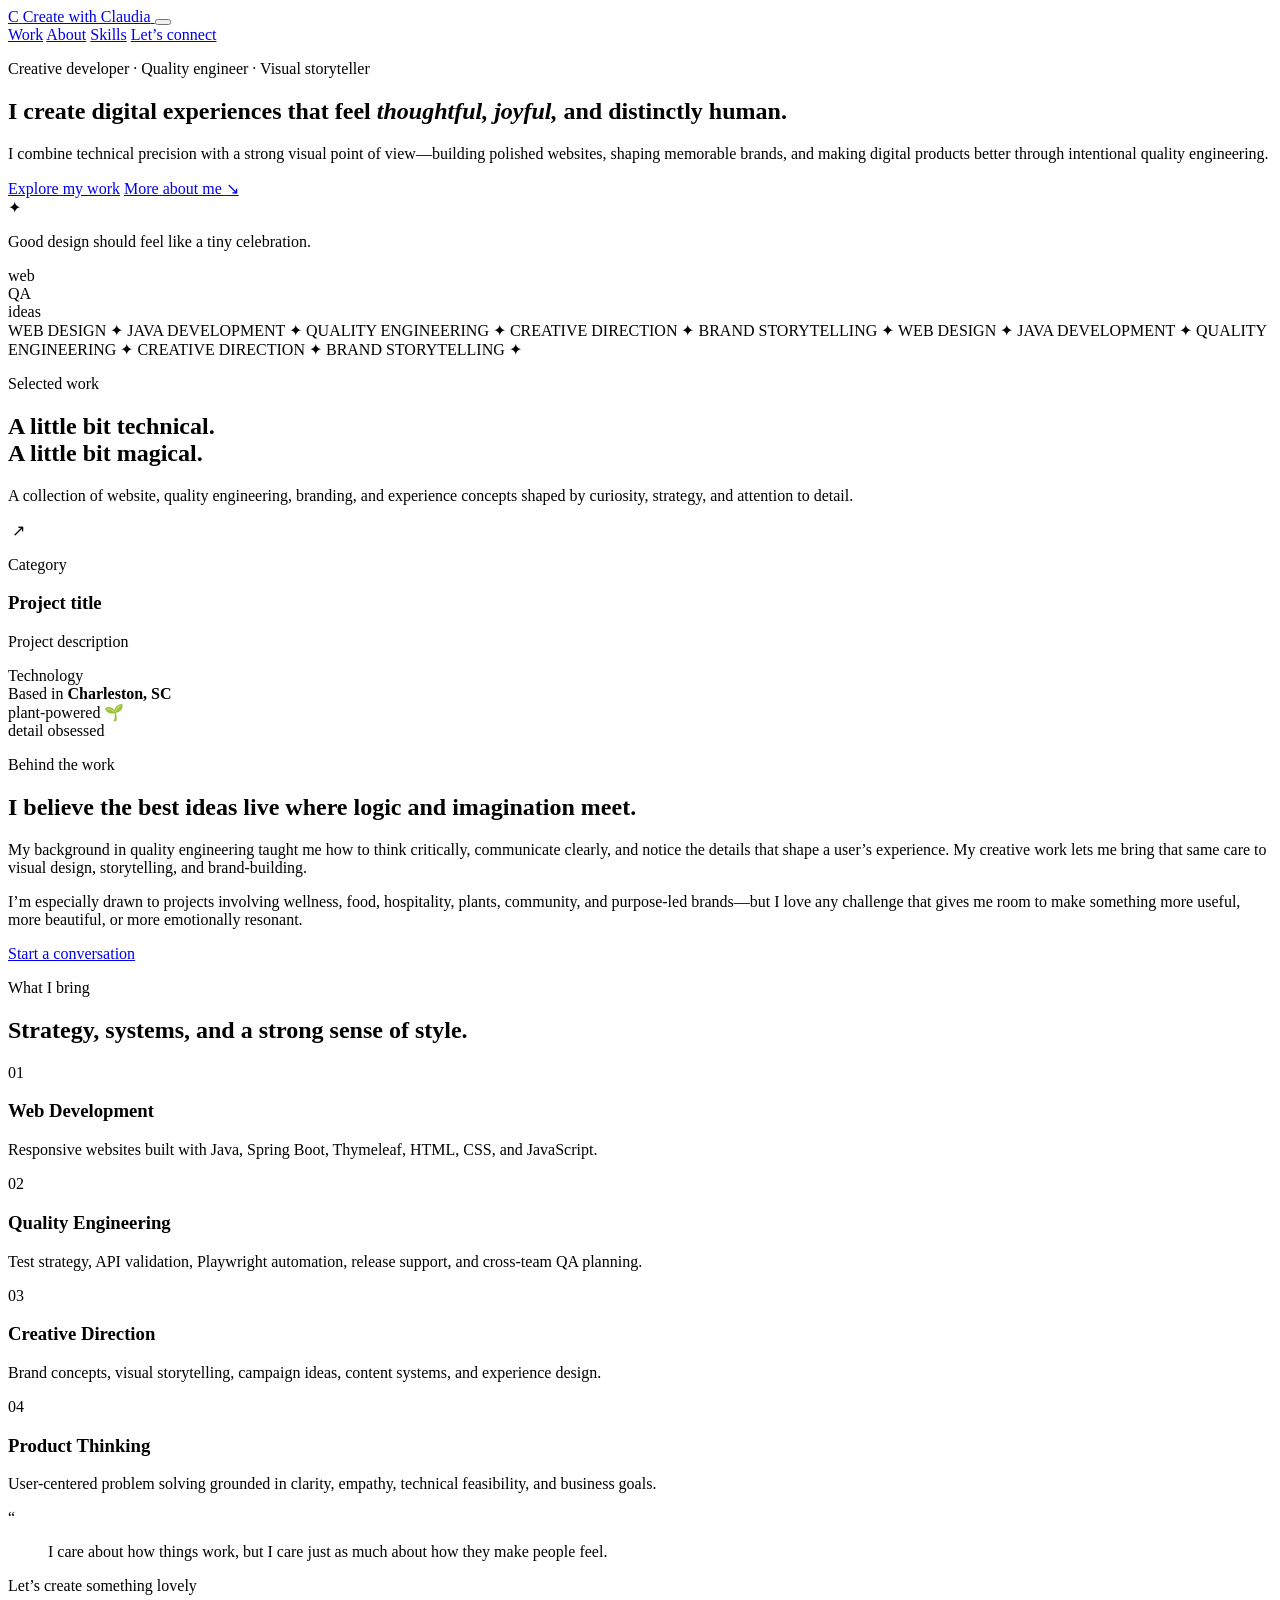
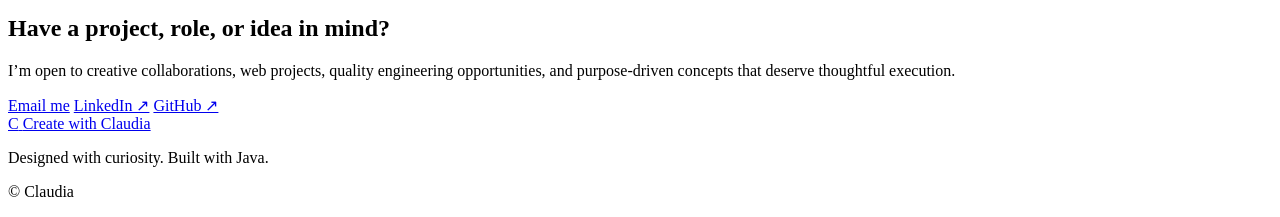
==== claudia-creative-portfolio/src/main/resources/templates/index.html @ 8a22d0fb "Updates" ====
<!DOCTYPE html>
<html lang="en" xmlns:th="http://www.thymeleaf.org">
<head>
    <meta charset="UTF-8">
    <meta name="viewport" content="width=device-width, initial-scale=1.0">
    <meta name="description" content="Claudia's portfolio featuring web design, quality engineering, branding, and creative direction.">
    <title>Claudia — Creative Developer & Quality Engineer</title>
    <link rel="preconnect" href="https://fonts.googleapis.com">
    <link rel="preconnect" href="https://fonts.gstatic.com" crossorigin>
    <link href="https://fonts.googleapis.com/css2?family=DM+Sans:wght@400;500;600;700&family=Fraunces:opsz,wght@9..144,600;9..144,700&display=swap" rel="stylesheet">
    <link rel="stylesheet" th:href="@{/css/style.css}">
</head>
<body>
<div class="page-shell">
    <header class="site-header">
        <a class="brand" href="#top" aria-label="Claudia home">
            <span class="brand-mark">C</span>
            <span>Create with Claudia</span>
        </a>

        <button class="menu-toggle" aria-label="Toggle navigation" aria-expanded="false">
            <span></span><span></span>
        </button>

        <nav class="site-nav" aria-label="Primary navigation">
            <a href="#work">Work</a>
            <a href="#about">About</a>
            <a href="#skills">Skills</a>
            <a class="nav-cta" href="#contact">Let’s connect</a>
        </nav>
    </header>

    <main id="top">
        <section class="hero section">
            <div class="hero-copy reveal">
                <p class="eyebrow">Creative developer · Quality engineer · Visual storyteller</p>
                <h1>I create digital experiences that feel <em>thoughtful, joyful,</em> and distinctly human.</h1>
                <p class="hero-description">
                    I combine technical precision with a strong visual point of view—building polished websites,
                    shaping memorable brands, and making digital products better through intentional quality engineering.
                </p>
                <div class="hero-actions">
                    <a class="button button-primary" href="#work">Explore my work</a>
                    <a class="text-link" href="#about">More about me <span aria-hidden="true">↘</span></a>
                </div>
            </div>

            <div class="hero-art reveal" aria-label="Abstract portfolio artwork">
                <div class="art-card card-main">
                    <span class="sparkle">✦</span>
                    <p>Good design should feel like a tiny celebration.</p>
                </div>
                <div class="art-card card-small card-pink">web</div>
                <div class="art-card card-small card-yellow">QA</div>
                <div class="art-card card-small card-green">ideas</div>
                <div class="orbit orbit-one"></div>
                <div class="orbit orbit-two"></div>
            </div>
        </section>

        <section class="marquee" aria-label="Areas of expertise">
            <div class="marquee-track">
                <span>WEB DESIGN ✦ JAVA DEVELOPMENT ✦ QUALITY ENGINEERING ✦ CREATIVE DIRECTION ✦ BRAND STORYTELLING ✦</span>
                <span aria-hidden="true">WEB DESIGN ✦ JAVA DEVELOPMENT ✦ QUALITY ENGINEERING ✦ CREATIVE DIRECTION ✦ BRAND STORYTELLING ✦</span>
            </div>
        </section>

        <section id="work" class="section work-section">
            <div class="section-heading reveal">
                <div>
                    <p class="eyebrow">Selected work</p>
                    <h2>A little bit technical.<br>A little bit magical.</h2>
                </div>
                <p>
                    A collection of website, quality engineering, branding, and experience concepts shaped by curiosity,
                    strategy, and attention to detail.
                </p>
            </div>

            <div class="project-grid">
                <article class="project-card reveal" th:each="project : ${projects}" th:classappend="${project.featured} ? ' featured' : ''">
                    <a th:href="${project.link}" class="project-image">
                        <img th:src="${project.image}" th:alt="${project.title}">
                        <span class="project-arrow" aria-hidden="true">↗</span>
                    </a>
                    <div class="project-content">
                        <p class="project-category" th:text="${project.category}">Category</p>
                        <h3 th:text="${project.title}">Project title</h3>
                        <p th:text="${project.description}">Project description</p>
                        <span class="project-tech" th:text="${project.technology}">Technology</span>
                    </div>
                </article>
            </div>
        </section>

        <section id="about" class="section about-section">
            <div class="about-visual reveal">
                <div class="portrait-placeholder">
                    <div class="portrait-copy">
                        <span>Based in</span>
                        <strong>Charleston, SC</strong>
                    </div>
                </div>
                <div class="sticker sticker-one">plant-powered 🌱</div>
                <div class="sticker sticker-two">detail obsessed</div>
            </div>

            <div class="about-copy reveal">
                <p class="eyebrow">Behind the work</p>
                <h2>I believe the best ideas live where logic and imagination meet.</h2>
                <p>
                    My background in quality engineering taught me how to think critically, communicate clearly, and
                    notice the details that shape a user’s experience. My creative work lets me bring that same care
                    to visual design, storytelling, and brand-building.
                </p>
                <p>
                    I’m especially drawn to projects involving wellness, food, hospitality, plants, community, and
                    purpose-led brands—but I love any challenge that gives me room to make something more useful,
                    more beautiful, or more emotionally resonant.
                </p>
                <a class="button button-secondary" href="#contact">Start a conversation</a>
            </div>
        </section>

        <section id="skills" class="section skills-section">
            <div class="section-heading reveal">
                <div>
                    <p class="eyebrow">What I bring</p>
                    <h2>Strategy, systems, and a strong sense of style.</h2>
                </div>
            </div>

            <div class="skills-grid">
                <article class="skill-card reveal">
                    <span class="skill-number">01</span>
                    <h3>Web Development</h3>
                    <p>Responsive websites built with Java, Spring Boot, Thymeleaf, HTML, CSS, and JavaScript.</p>
                </article>
                <article class="skill-card reveal">
                    <span class="skill-number">02</span>
                    <h3>Quality Engineering</h3>
                    <p>Test strategy, API validation, Playwright automation, release support, and cross-team QA planning.</p>
                </article>
                <article class="skill-card reveal">
                    <span class="skill-number">03</span>
                    <h3>Creative Direction</h3>
                    <p>Brand concepts, visual storytelling, campaign ideas, content systems, and experience design.</p>
                </article>
                <article class="skill-card reveal">
                    <span class="skill-number">04</span>
                    <h3>Product Thinking</h3>
                    <p>User-centered problem solving grounded in clarity, empathy, technical feasibility, and business goals.</p>
                </article>
            </div>
        </section>

        <section class="quote-section section reveal">
            <div class="quote-mark">“</div>
            <blockquote>
                I care about how things work, but I care just as much about how they make people feel.
            </blockquote>
        </section>

        <section id="contact" class="section contact-section">
            <div class="contact-card reveal">
                <p class="eyebrow">Let’s create something lovely</p>
                <h2>Have a project, role, or idea in mind?</h2>
                <p>
                    I’m open to creative collaborations, web projects, quality engineering opportunities, and
                    purpose-driven concepts that deserve thoughtful execution.
                </p>
                <div class="contact-actions">
                    <a class="button button-primary" href="mailto:claudiaschrader1095@gmail.com">Email me</a>
                    <a class="text-link" href="https://www.google.com/url?sa=t&source=web&rct=j&opi=89978449&url=https://www.linkedin.com/in/claudia-schrader&ved=2ahUKEwjKh9Pg5uuVAxUx5ckDHWeXJr0QFnoECA4QAQ&usg=AOvVaw2Oaxa5T6rUPirSAI4eppeE" target="_blank" rel="noreferrer">LinkedIn ↗</a>
                    <a class="text-link" href="https://github.com/claudiaschrader1095" target="_blank" rel="noreferrer">GitHub ↗</a>
                </div>
            </div>
        </section>
    </main>

    <footer>
        <a class="brand" href="#top">
            <span class="brand-mark">C</span>
            <span>Create with Claudia</span>
        </a>
        <p>Designed with curiosity. Built with Java.</p>
        <p>© <span id="year"></span> Claudia</p>
    </footer>
</div>

<script th:src="@{/js/script.js}"></script>
</body>
</html>
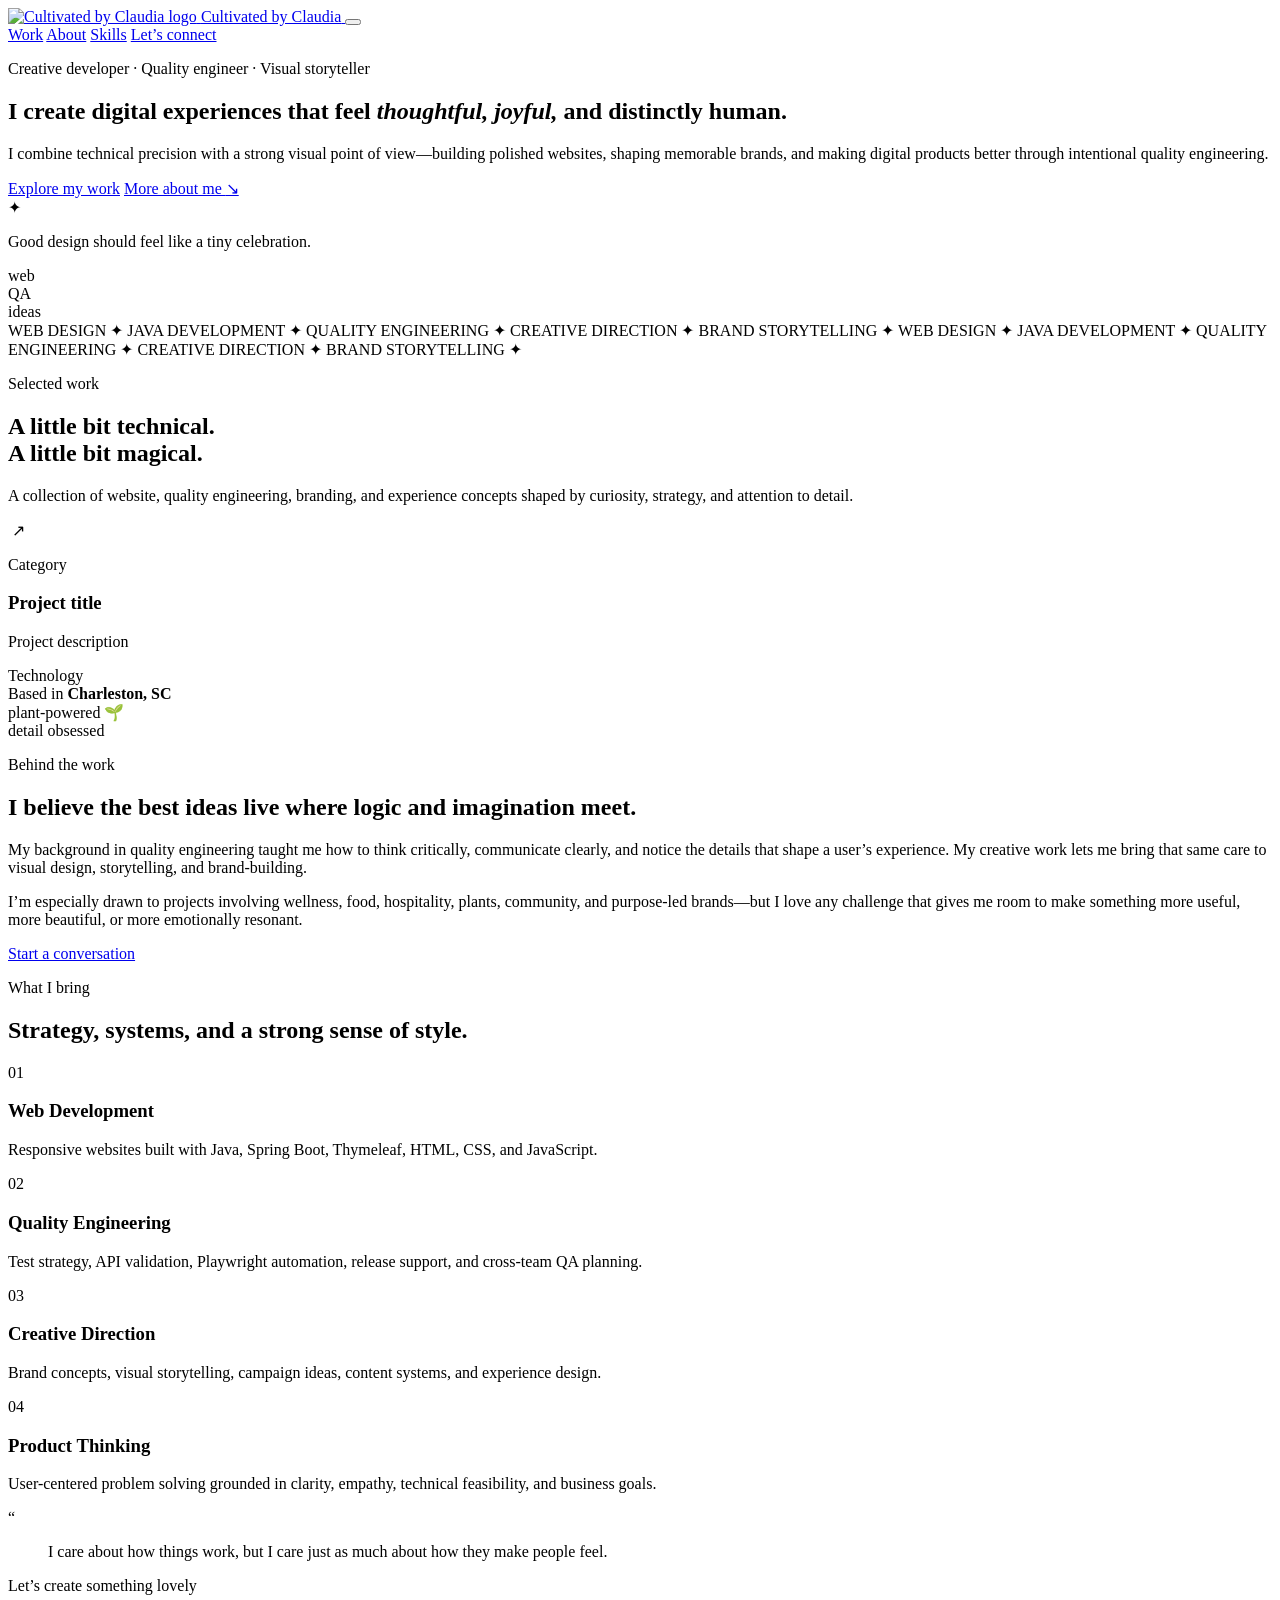
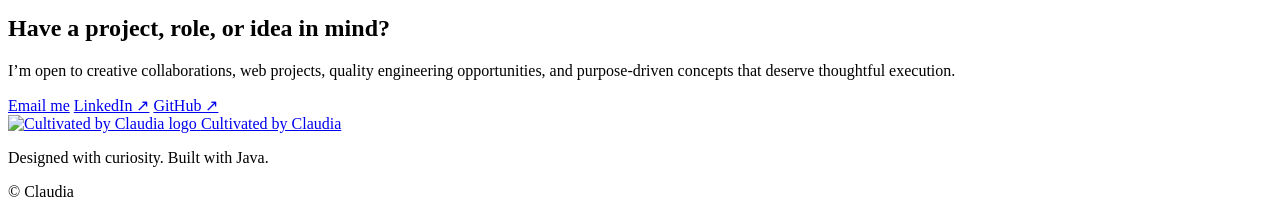
==== commit 11222f4c: "Commit_Changes" ====
--- a/claudia-creative-portfolio/src/main/resources/templates/index.html
+++ b/claudia-creative-portfolio/src/main/resources/templates/index.html
@@ -14,8 +14,10 @@
 <div class="page-shell">
     <header class="site-header">
         <a class="brand" href="#top" aria-label="Claudia home">
-            <span class="brand-mark">C</span>
-            <span>Create with Claudia</span>
+            <span class="brand-mark has-img">
+                <img th:src="@{/images/logo-image.png}" src="/images/logo-image.png" alt="Cultivated by Claudia logo">
+            </span>
+            <span>Cultivated by Claudia</span>
         </a>
 
         <button class="menu-toggle" aria-label="Toggle navigation" aria-expanded="false">
@@ -180,8 +182,10 @@
 
     <footer>
         <a class="brand" href="#top">
-            <span class="brand-mark">C</span>
-            <span>Create with Claudia</span>
+            <span class="brand-mark has-img">
+                <img th:src="@{/images/logo-image.png}" src="/images/logo-image.png" alt="Cultivated by Claudia logo">
+            </span>
+            <span>Cultivated by Claudia</span>
         </a>
         <p>Designed with curiosity. Built with Java.</p>
         <p>© <span id="year"></span> Claudia</p>
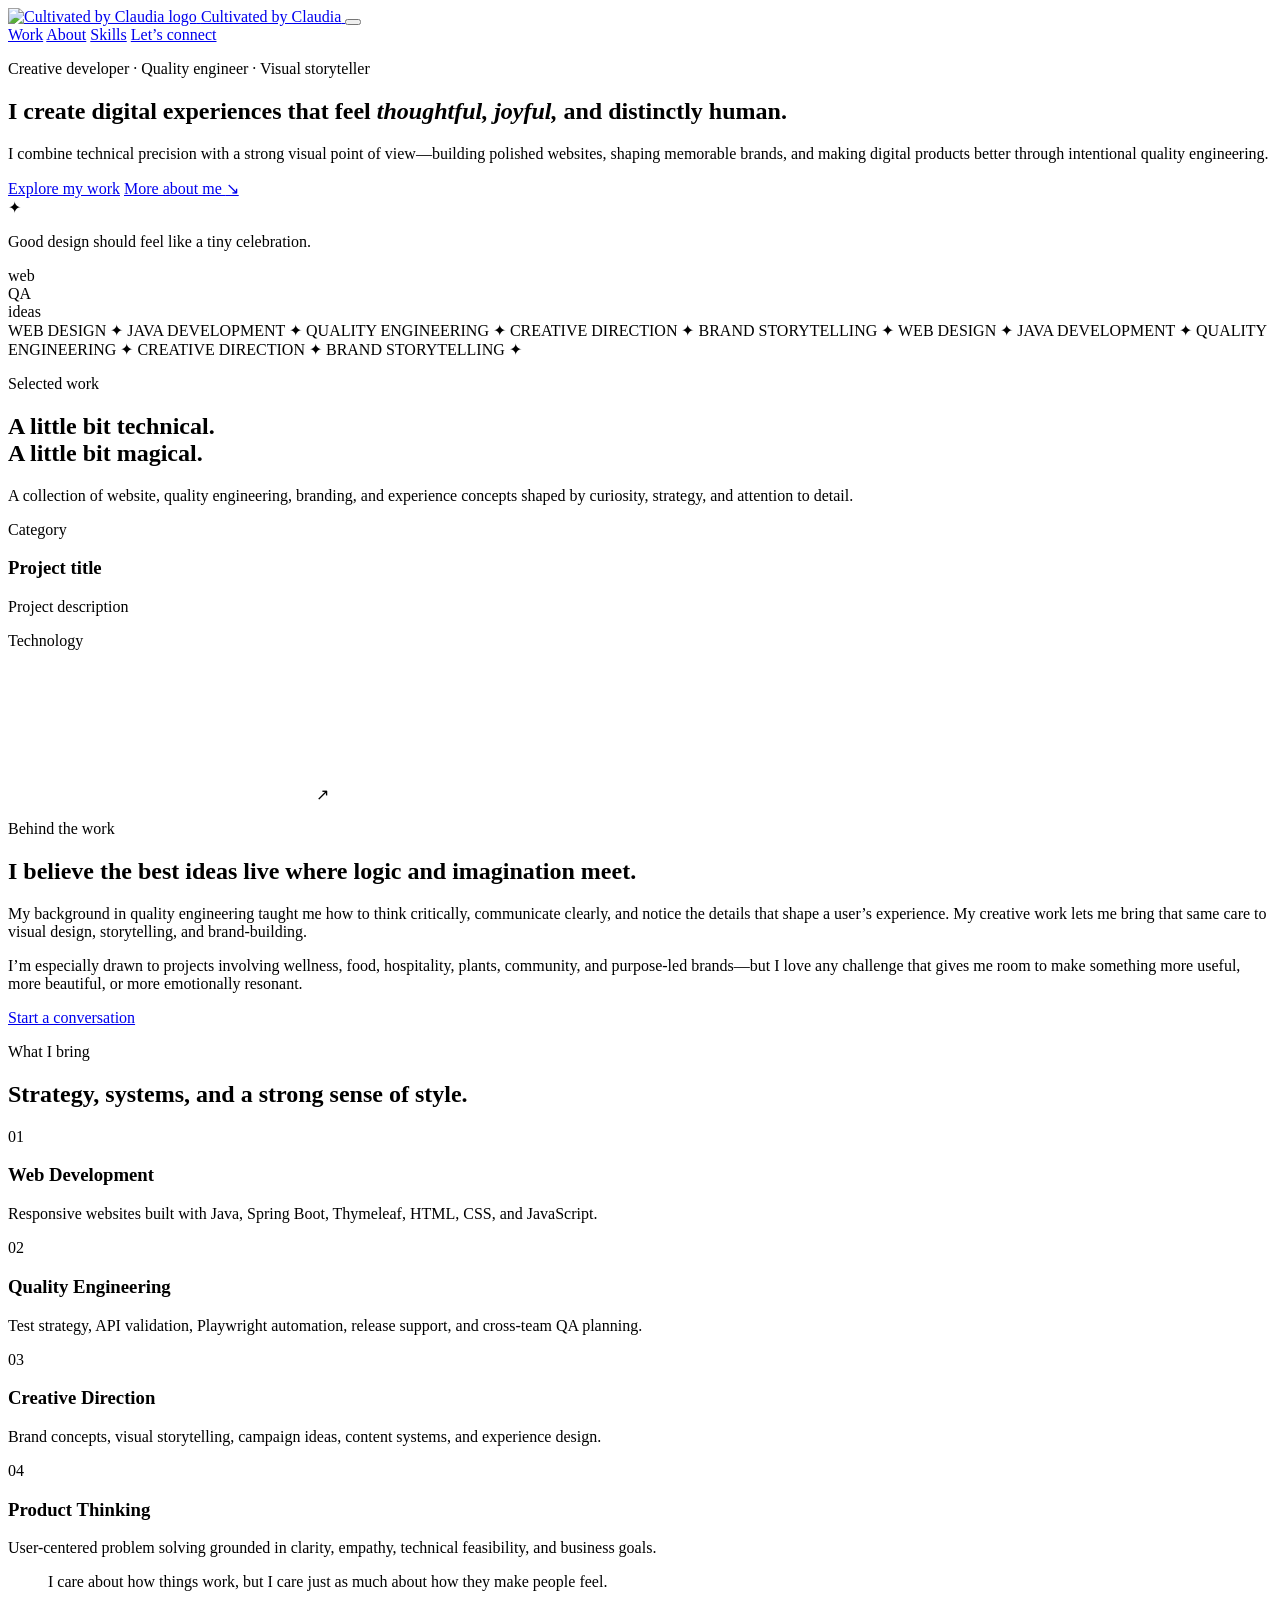
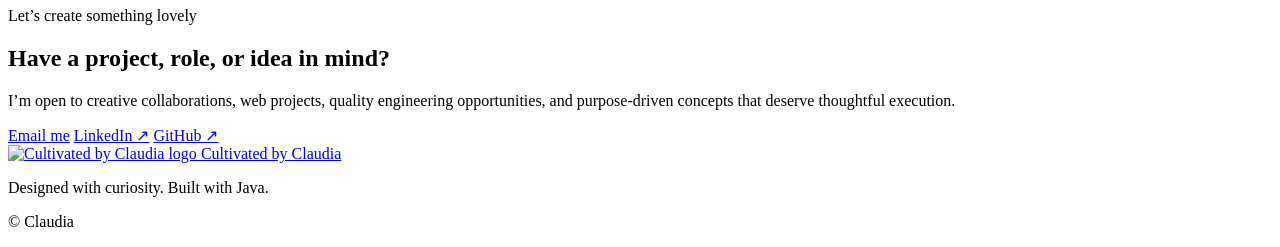
==== commit 3a48b9fb: "updates" ====
--- a/claudia-creative-portfolio/src/main/resources/templates/index.html
+++ b/claudia-creative-portfolio/src/main/resources/templates/index.html
@@ -81,32 +81,22 @@
 
             <div class="project-grid">
                 <article class="project-card reveal" th:each="project : ${projects}" th:classappend="${project.featured} ? ' featured' : ''">
-                    <a th:href="${project.link}" class="project-image">
-                        <img th:src="${project.image}" th:alt="${project.title}">
-                        <span class="project-arrow" aria-hidden="true">↗</span>
-                    </a>
                     <div class="project-content">
                         <p class="project-category" th:text="${project.category}">Category</p>
                         <h3 th:text="${project.title}">Project title</h3>
                         <p th:text="${project.description}">Project description</p>
                         <span class="project-tech" th:text="${project.technology}">Technology</span>
                     </div>
+                    <a th:href="${project.link}" class="project-image">
+                        <video th:if="${project.image.endsWith('.mov')}" th:src="${project.image}" autoplay muted loop playsinline></video>
+                        <img th:unless="${project.image.endsWith('.mov')}" th:src="${project.image}" th:alt="${project.title}">
+                        <span class="project-arrow" aria-hidden="true">↗</span>
+                    </a>
                 </article>
             </div>
         </section>
 
         <section id="about" class="section about-section">
-            <div class="about-visual reveal">
-                <div class="portrait-placeholder">
-                    <div class="portrait-copy">
-                        <span>Based in</span>
-                        <strong>Charleston, SC</strong>
-                    </div>
-                </div>
-                <div class="sticker sticker-one">plant-powered 🌱</div>
-                <div class="sticker sticker-two">detail obsessed</div>
-            </div>
-
             <div class="about-copy reveal">
                 <p class="eyebrow">Behind the work</p>
                 <h2>I believe the best ideas live where logic and imagination meet.</h2>
@@ -156,8 +146,7 @@
             </div>
         </section>
 
-        <section class="quote-section section reveal">
-            <div class="quote-mark">“</div>
+        <section class="quote-section section reveal"> 
             <blockquote>
                 I care about how things work, but I care just as much about how they make people feel.
             </blockquote>
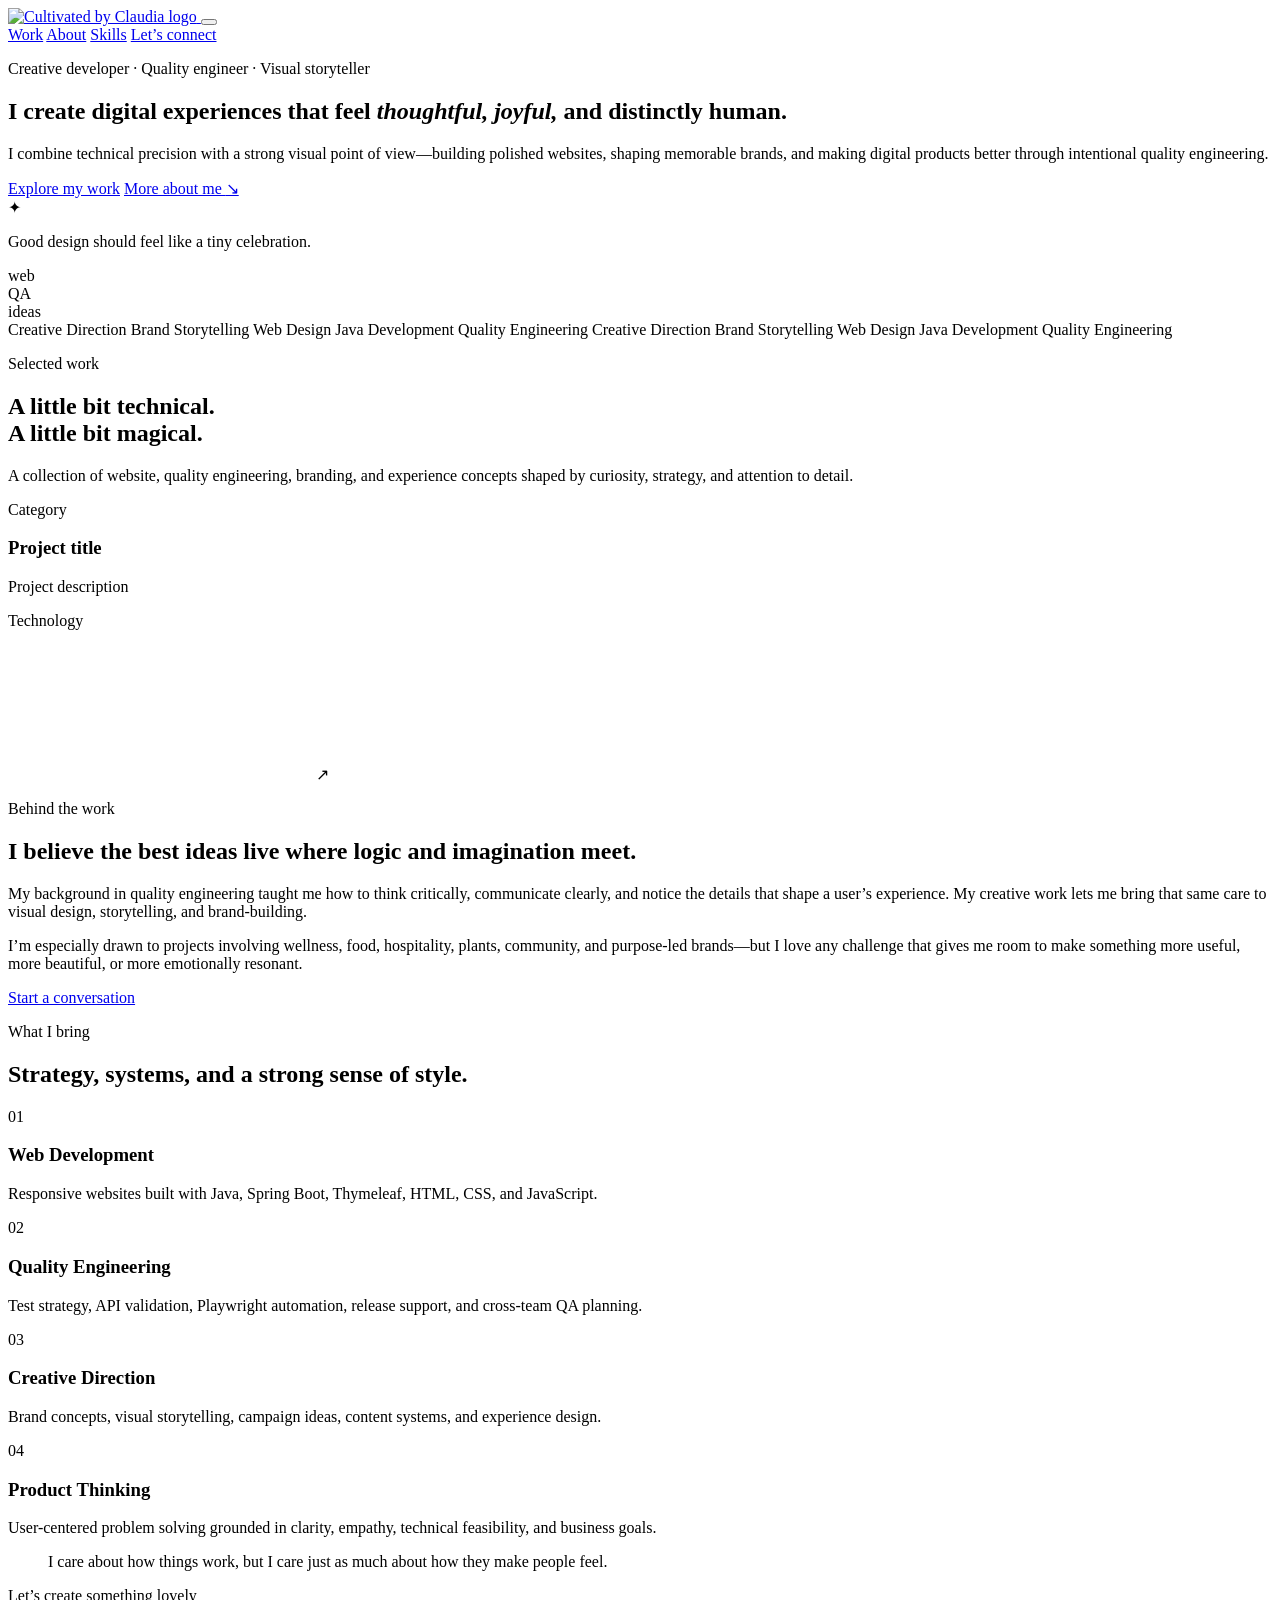
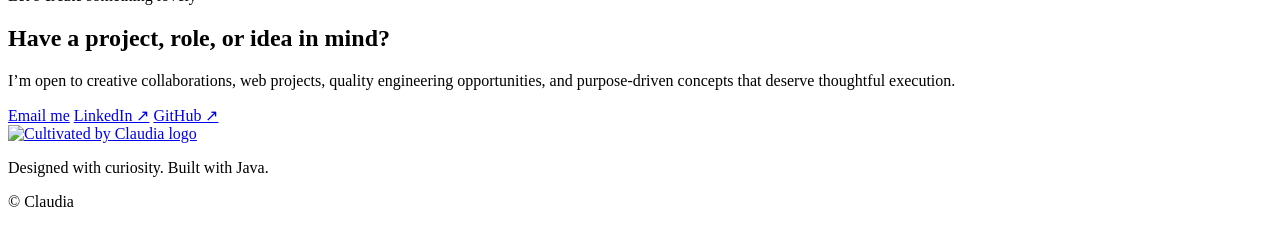
==== commit 00f92f34: "updates_august_5th" ====
--- a/claudia-creative-portfolio/src/main/resources/templates/index.html
+++ b/claudia-creative-portfolio/src/main/resources/templates/index.html
@@ -17,7 +17,6 @@
             <span class="brand-mark has-img">
                 <img th:src="@{/images/logo-image.png}" src="/images/logo-image.png" alt="Cultivated by Claudia logo">
             </span>
-            <span>Cultivated by Claudia</span>
         </a>
 
         <button class="menu-toggle" aria-label="Toggle navigation" aria-expanded="false">
@@ -62,8 +61,17 @@
 
         <section class="marquee" aria-label="Areas of expertise">
             <div class="marquee-track">
-                <span>WEB DESIGN ✦ JAVA DEVELOPMENT ✦ QUALITY ENGINEERING ✦ CREATIVE DIRECTION ✦ BRAND STORYTELLING ✦</span>
-                <span aria-hidden="true">WEB DESIGN ✦ JAVA DEVELOPMENT ✦ QUALITY ENGINEERING ✦ CREATIVE DIRECTION ✦ BRAND STORYTELLING ✦</span>
+                <span>Creative Direction</span>
+                <span>Brand Storytelling</span>
+                <span>Web Design</span>
+                <span>Java Development</span>
+                <span>Quality Engineering</span>
+
+                <span aria-hidden="true">Creative Direction</span>
+                <span aria-hidden="true">Brand Storytelling</span>
+                <span aria-hidden="true">Web Design</span>
+                <span aria-hidden="true">Java Development</span>
+                <span aria-hidden="true">Quality Engineering</span>
             </div>
         </section>
 
@@ -161,7 +169,7 @@
                     purpose-driven concepts that deserve thoughtful execution.
                 </p>
                 <div class="contact-actions">
-                    <a class="button button-primary" href="mailto:claudiaschrader1095@gmail.com">Email me</a>
+                    <a class="button button-primary" href="mailto:cultivatedbyclaudia@gmail.com">Email me</a>
                     <a class="text-link" href="https://www.google.com/url?sa=t&source=web&rct=j&opi=89978449&url=https://www.linkedin.com/in/claudia-schrader&ved=2ahUKEwjKh9Pg5uuVAxUx5ckDHWeXJr0QFnoECA4QAQ&usg=AOvVaw2Oaxa5T6rUPirSAI4eppeE" target="_blank" rel="noreferrer">LinkedIn ↗</a>
                     <a class="text-link" href="https://github.com/claudiaschrader1095" target="_blank" rel="noreferrer">GitHub ↗</a>
                 </div>
@@ -174,7 +182,6 @@
             <span class="brand-mark has-img">
                 <img th:src="@{/images/logo-image.png}" src="/images/logo-image.png" alt="Cultivated by Claudia logo">
             </span>
-            <span>Cultivated by Claudia</span>
         </a>
         <p>Designed with curiosity. Built with Java.</p>
         <p>© <span id="year"></span> Claudia</p>
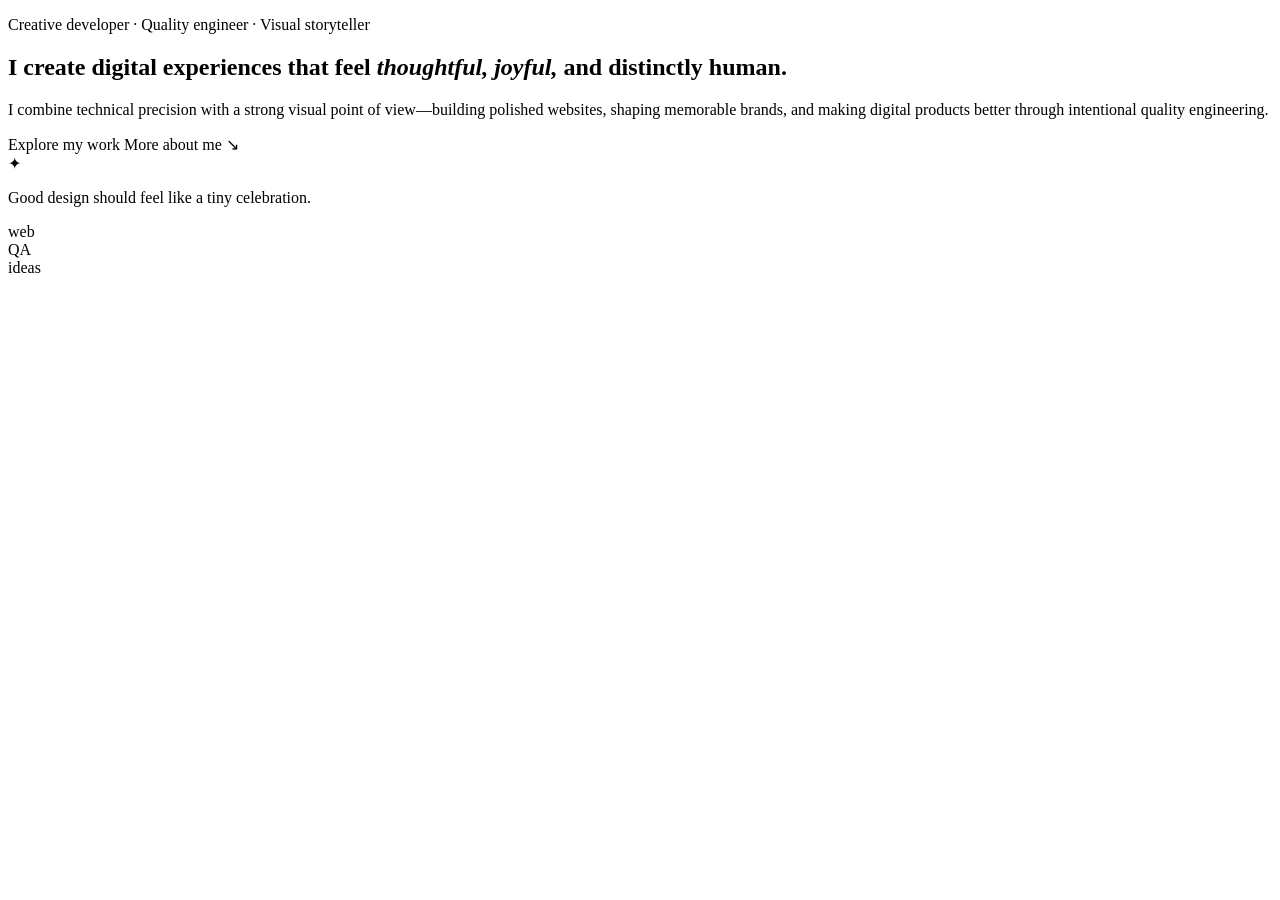
==== commit dbdc1528: "Commit_Updates" ====
--- a/claudia-creative-portfolio/src/main/resources/templates/index.html
+++ b/claudia-creative-portfolio/src/main/resources/templates/index.html
@@ -4,6 +4,17 @@
     <meta charset="UTF-8">
     <meta name="viewport" content="width=device-width, initial-scale=1.0">
     <meta name="description" content="Claudia's portfolio featuring web design, quality engineering, branding, and creative direction.">
+    <meta property="og:type" content="website">
+    <meta property="og:title" content="Claudia - Creative Developer and Quality Engineer">
+    <meta property="og:description" content="Claudia's portfolio featuring web design, quality engineering, branding, and creative direction.">
+    <meta property="og:url" content="https://www.cultivatedbyclaudia.com/">
+    <meta property="og:image" content="https://www.cultivatedbyclaudia.com/images/logo-image.png">
+    <meta property="og:image:alt" content="Cultivated by Claudia logo">
+    <meta name="twitter:card" content="summary_large_image">
+    <meta name="twitter:title" content="Claudia - Creative Developer and Quality Engineer">
+    <meta name="twitter:description" content="Claudia's portfolio featuring web design, quality engineering, branding, and creative direction.">
+    <meta name="twitter:image" content="https://www.cultivatedbyclaudia.com/images/logo-image.png">
+    <link rel="canonical" href="https://www.cultivatedbyclaudia.com/">
     <title>Claudia — Creative Developer & Quality Engineer</title>
     <link rel="preconnect" href="https://fonts.googleapis.com">
     <link rel="preconnect" href="https://fonts.gstatic.com" crossorigin>
@@ -12,24 +23,7 @@
 </head>
 <body>
 <div class="page-shell">
-    <header class="site-header">
-        <a class="brand" href="#top" aria-label="Claudia home">
-            <span class="brand-mark has-img">
-                <img th:src="@{/images/logo-image.png}" src="/images/logo-image.png" alt="Cultivated by Claudia logo">
-            </span>
-        </a>
-
-        <button class="menu-toggle" aria-label="Toggle navigation" aria-expanded="false">
-            <span></span><span></span>
-        </button>
-
-        <nav class="site-nav" aria-label="Primary navigation">
-            <a href="#work">Work</a>
-            <a href="#about">About</a>
-            <a href="#skills">Skills</a>
-            <a class="nav-cta" href="#contact">Let’s connect</a>
-        </nav>
-    </header>
+    <header th:replace="~{fragments/header :: site-header}"></header>
 
     <main id="top">
         <section class="hero section">
@@ -41,8 +35,8 @@
                     shaping memorable brands, and making digital products better through intentional quality engineering.
                 </p>
                 <div class="hero-actions">
-                    <a class="button button-primary" href="#work">Explore my work</a>
-                    <a class="text-link" href="#about">More about me <span aria-hidden="true">↘</span></a>
+                    <a class="button button-primary" th:href="@{/work}">Explore my work</a>
+                    <a class="text-link" th:href="@{/about}">More about me <span aria-hidden="true">↘</span></a>
                 </div>
             </div>
 
@@ -59,133 +53,9 @@
             </div>
         </section>
 
-        <section class="marquee" aria-label="Areas of expertise">
-            <div class="marquee-track">
-                <span>Creative Direction</span>
-                <span>Brand Storytelling</span>
-                <span>Web Design</span>
-                <span>Java Development</span>
-                <span>Quality Engineering</span>
-
-                <span aria-hidden="true">Creative Direction</span>
-                <span aria-hidden="true">Brand Storytelling</span>
-                <span aria-hidden="true">Web Design</span>
-                <span aria-hidden="true">Java Development</span>
-                <span aria-hidden="true">Quality Engineering</span>
-            </div>
-        </section>
-
-        <section id="work" class="section work-section">
-            <div class="section-heading reveal">
-                <div>
-                    <p class="eyebrow">Selected work</p>
-                    <h2>A little bit technical.<br>A little bit magical.</h2>
-                </div>
-                <p>
-                    A collection of website, quality engineering, branding, and experience concepts shaped by curiosity,
-                    strategy, and attention to detail.
-                </p>
-            </div>
-
-            <div class="project-grid">
-                <article class="project-card reveal" th:each="project : ${projects}" th:classappend="${project.featured} ? ' featured' : ''">
-                    <div class="project-content">
-                        <p class="project-category" th:text="${project.category}">Category</p>
-                        <h3 th:text="${project.title}">Project title</h3>
-                        <p th:text="${project.description}">Project description</p>
-                        <span class="project-tech" th:text="${project.technology}">Technology</span>
-                    </div>
-                    <a th:href="${project.link}" class="project-image">
-                        <video th:if="${project.image.endsWith('.mov')}" th:src="${project.image}" autoplay muted loop playsinline></video>
-                        <img th:unless="${project.image.endsWith('.mov')}" th:src="${project.image}" th:alt="${project.title}">
-                        <span class="project-arrow" aria-hidden="true">↗</span>
-                    </a>
-                </article>
-            </div>
-        </section>
-
-        <section id="about" class="section about-section">
-            <div class="about-copy reveal">
-                <p class="eyebrow">Behind the work</p>
-                <h2>I believe the best ideas live where logic and imagination meet.</h2>
-                <p>
-                    My background in quality engineering taught me how to think critically, communicate clearly, and
-                    notice the details that shape a user’s experience. My creative work lets me bring that same care
-                    to visual design, storytelling, and brand-building.
-                </p>
-                <p>
-                    I’m especially drawn to projects involving wellness, food, hospitality, plants, community, and
-                    purpose-led brands—but I love any challenge that gives me room to make something more useful,
-                    more beautiful, or more emotionally resonant.
-                </p>
-                <a class="button button-secondary" href="#contact">Start a conversation</a>
-            </div>
-        </section>
-
-        <section id="skills" class="section skills-section">
-            <div class="section-heading reveal">
-                <div>
-                    <p class="eyebrow">What I bring</p>
-                    <h2>Strategy, systems, and a strong sense of style.</h2>
-                </div>
-            </div>
-
-            <div class="skills-grid">
-                <article class="skill-card reveal">
-                    <span class="skill-number">01</span>
-                    <h3>Web Development</h3>
-                    <p>Responsive websites built with Java, Spring Boot, Thymeleaf, HTML, CSS, and JavaScript.</p>
-                </article>
-                <article class="skill-card reveal">
-                    <span class="skill-number">02</span>
-                    <h3>Quality Engineering</h3>
-                    <p>Test strategy, API validation, Playwright automation, release support, and cross-team QA planning.</p>
-                </article>
-                <article class="skill-card reveal">
-                    <span class="skill-number">03</span>
-                    <h3>Creative Direction</h3>
-                    <p>Brand concepts, visual storytelling, campaign ideas, content systems, and experience design.</p>
-                </article>
-                <article class="skill-card reveal">
-                    <span class="skill-number">04</span>
-                    <h3>Product Thinking</h3>
-                    <p>User-centered problem solving grounded in clarity, empathy, technical feasibility, and business goals.</p>
-                </article>
-            </div>
-        </section>
-
-        <section class="quote-section section reveal"> 
-            <blockquote>
-                I care about how things work, but I care just as much about how they make people feel.
-            </blockquote>
-        </section>
-
-        <section id="contact" class="section contact-section">
-            <div class="contact-card reveal">
-                <p class="eyebrow">Let’s create something lovely</p>
-                <h2>Have a project, role, or idea in mind?</h2>
-                <p>
-                    I’m open to creative collaborations, web projects, quality engineering opportunities, and
-                    purpose-driven concepts that deserve thoughtful execution.
-                </p>
-                <div class="contact-actions">
-                    <a class="button button-primary" href="mailto:cultivatedbyclaudia@gmail.com">Email me</a>
-                    <a class="text-link" href="https://www.google.com/url?sa=t&source=web&rct=j&opi=89978449&url=https://www.linkedin.com/in/claudia-schrader&ved=2ahUKEwjKh9Pg5uuVAxUx5ckDHWeXJr0QFnoECA4QAQ&usg=AOvVaw2Oaxa5T6rUPirSAI4eppeE" target="_blank" rel="noreferrer">LinkedIn ↗</a>
-                    <a class="text-link" href="https://github.com/claudiaschrader1095" target="_blank" rel="noreferrer">GitHub ↗</a>
-                </div>
-            </div>
-        </section>
     </main>
 
-    <footer>
-        <a class="brand" href="#top">
-            <span class="brand-mark has-img">
-                <img th:src="@{/images/logo-image.png}" src="/images/logo-image.png" alt="Cultivated by Claudia logo">
-            </span>
-        </a>
-        <p>Designed with curiosity. Built with Java.</p>
-        <p>© <span id="year"></span> Claudia</p>
-    </footer>
+    <footer th:replace="~{fragments/footer :: site-footer}"></footer>
 </div>
 
 <script th:src="@{/js/script.js}"></script>
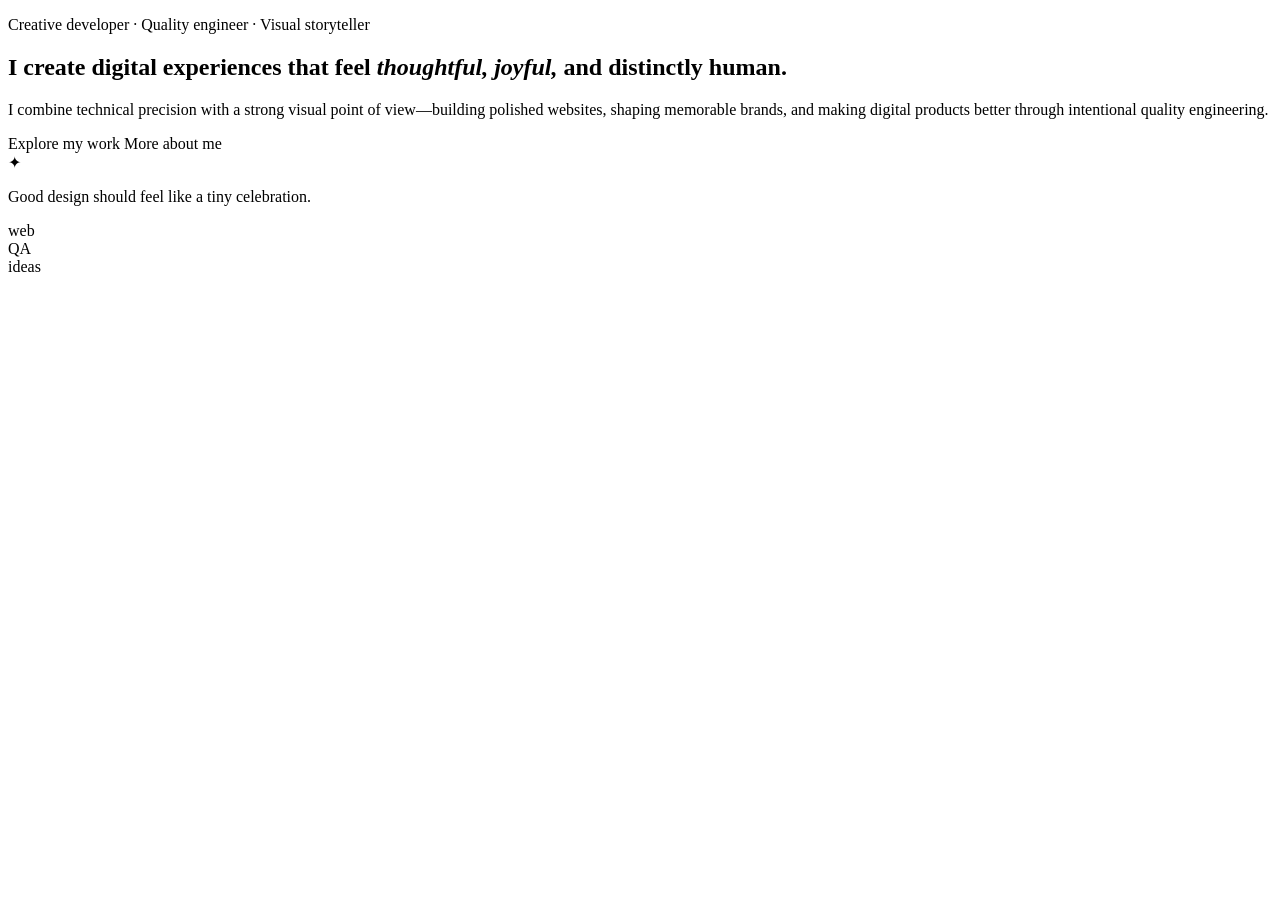
==== commit 26318f70: "updates" ====
--- a/claudia-creative-portfolio/src/main/resources/templates/index.html
+++ b/claudia-creative-portfolio/src/main/resources/templates/index.html
@@ -36,7 +36,7 @@
                 </p>
                 <div class="hero-actions">
                     <a class="button button-primary" th:href="@{/work}">Explore my work</a>
-                    <a class="text-link" th:href="@{/about}">More about me <span aria-hidden="true">↘</span></a>
+                    <a class="text-link" th:href="@{/about}">More about me</a>
                 </div>
             </div>
 
